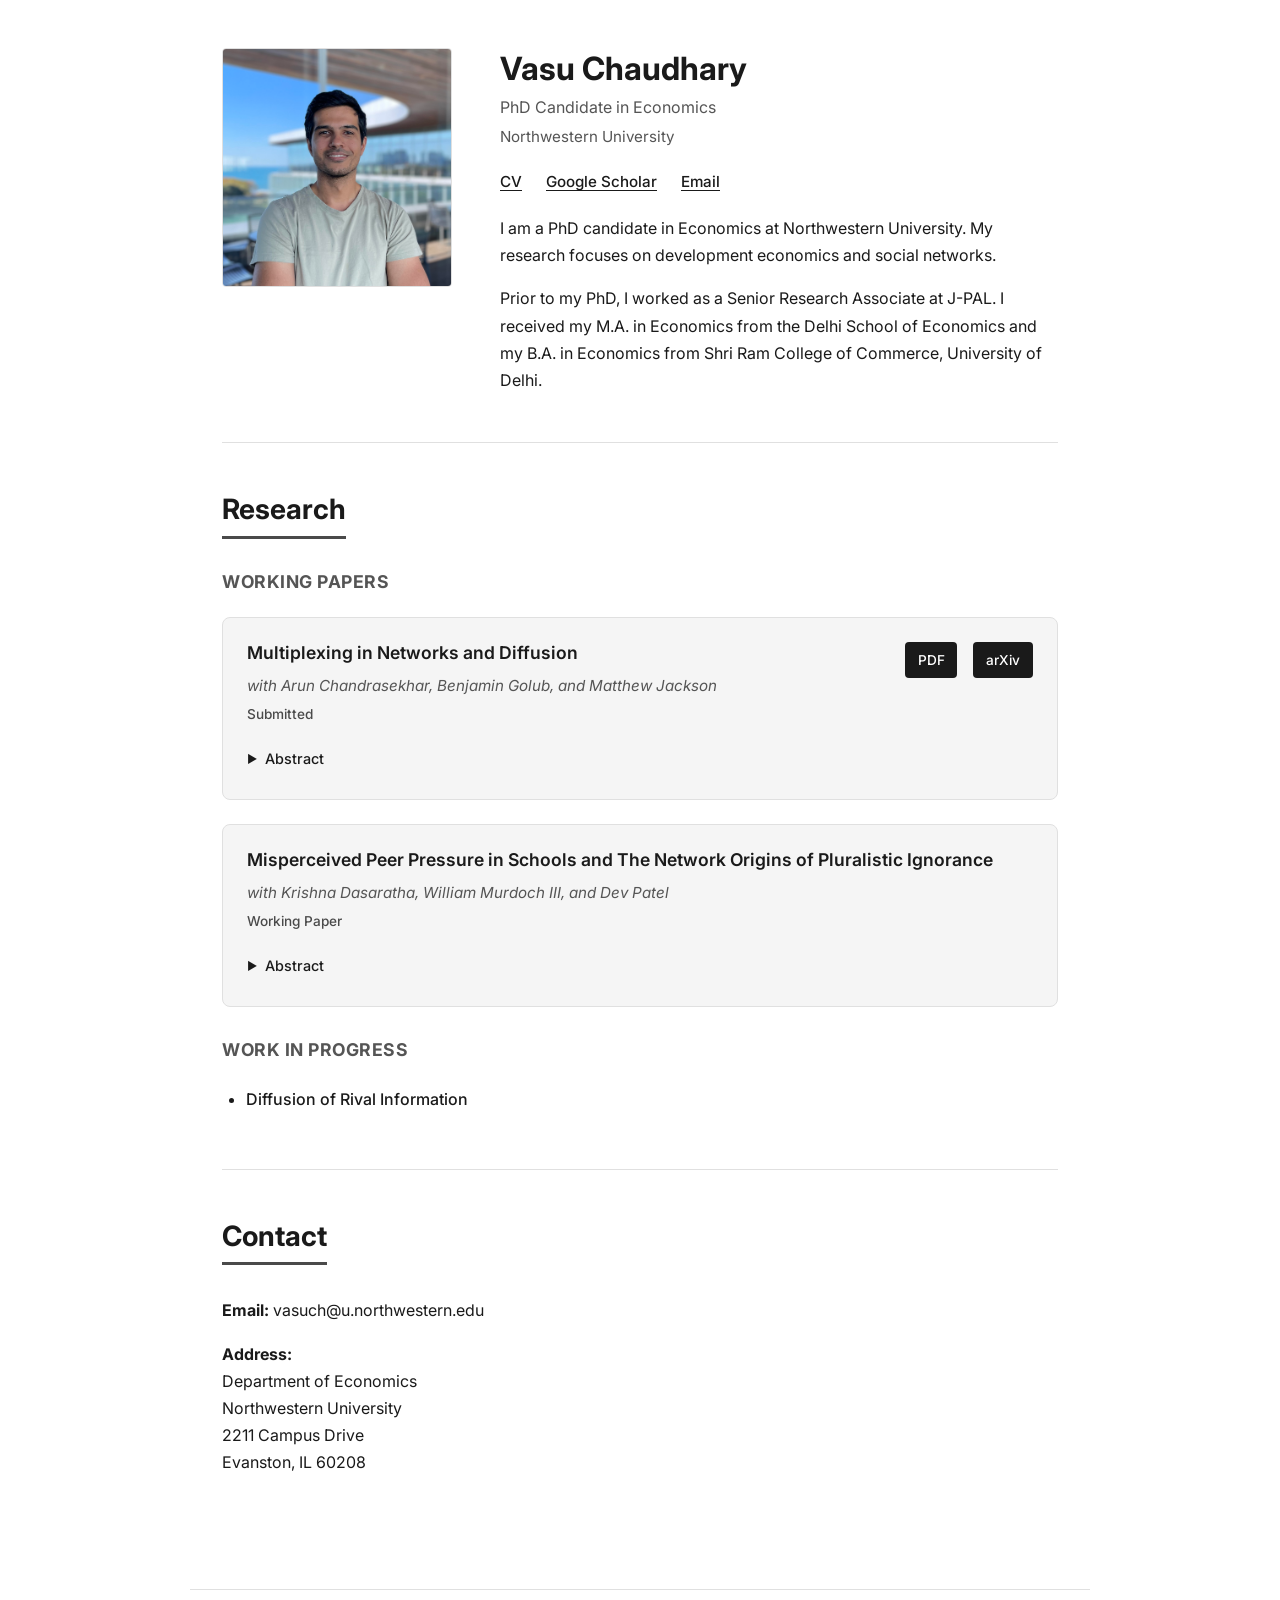
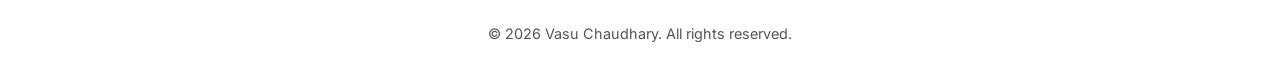
==== index.html @ 1f07d238 "Redesign layout: remove sidebar, add profile hero with larger photo Replace fixed sidebar + mobile h" ====
<!DOCTYPE html>
<html lang="en">
<head>
    <meta charset="UTF-8">
    <meta name="viewport" content="width=device-width, initial-scale=1.0">
    <title>Vasu Chaudhary | Economics PhD Candidate</title>
    <meta name="description" content="Academic website of Vasu Chaudhary, PhD Candidate in Economics at Northwestern University">
    <link rel="preconnect" href="https://fonts.googleapis.com">
    <link rel="preconnect" href="https://fonts.gstatic.com" crossorigin>
    <link href="https://fonts.googleapis.com/css2?family=Inter:wght@400;500;600;700&display=swap" rel="stylesheet">
    <link rel="stylesheet" href="css/style.css">
</head>
<body>
    <div class="page-wrapper">

        <!-- Profile Header -->
        <header class="profile-hero" id="about">
            <img src="images/headshot.jpg" alt="Vasu Chaudhary" class="headshot">
            <div class="profile-info">
                <h1>Vasu Chaudhary</h1>
                <p class="title">PhD Candidate in Economics</p>
                <p class="institution">Northwestern University</p>
                <nav class="profile-links">
                    <a href="files/cv.pdf" target="_blank">CV</a>
                    <a href="https://scholar.google.com/citations?user=9gy9xK8AAAAJ&hl=en&oi=sra" target="_blank">Google Scholar</a>
                    <a href="mailto:vasuch@u.northwestern.edu">Email</a>
                </nav>
                <div class="bio">
                    <p>I am a PhD candidate in Economics at Northwestern University. My research focuses on
                    development economics and social networks.</p>
                    <p>Prior to my PhD, I worked as a Senior Research Associate at J-PAL. I received my M.A. in Economics from the Delhi School of Economics and my B.A. in Economics from Shri Ram College of Commerce, University of Delhi.</p>
                </div>
            </div>
        </header>

        <main class="main">

            <!-- Research Section -->
            <section id="research" class="section">
                <h2>Research</h2>

                <div class="research-category">
                    <h3>Working Papers</h3>

                    <div class="paper">
                        <div class="paper-header">
                            <div class="paper-info">
                                <h4 class="paper-title">Multiplexing in Networks and Diffusion</h4>
                                <p class="paper-authors">with Arun Chandrasekhar, Benjamin Golub, and Matthew Jackson</p>
                                <p class="paper-status">Submitted</p>
                            </div>
                            <div class="paper-links">
                                <a href="files/2412.11957v2.pdf" class="paper-link" target="_blank">PDF</a>
                                <a href="https://arxiv.org/abs/2412.11957" class="paper-link" target="_blank">arXiv</a>
                            </div>
                        </div>
                        <button class="abstract-toggle" aria-expanded="false">
                            <span class="toggle-icon">&#9654;</span> Abstract
                        </button>
                        <div class="abstract-content">
                            <p>
                                Social and economic networks are often multiplexed, meaning that people are connected by different types of relationships—such as borrowing goods and giving advice. We make two contributions to the study of multiplexing and the understanding of simple versus complex contagion. On the theoretical side, we introduce a model and theoretical results about diffusion in multiplex networks. We show that multiplexing impedes the spread of simple contagions, such as diseases or basic information that only require one interaction to transmit an infection. We show, however that multiplexing enhances the spread of a complex contagion when infection rates are low, but then impedes complex contagion if infection rates become high. On the empirical side, we document empirical multiplexing patterns in Indian village data. We show that relationships such as socializing, advising, helping, and lending are correlated but distinct, while commonly used proxies for networks based on ethnicity and geography are nearly uncorrelated with actual relationships. We also show that these layers and their overlap affect information diffusion in a field experiment. The advice network is the best predictor of diffusion, but combining layers improves predictions further. Villages with greater overlap between layers—more multiplexing—experience less overall diffusion. Finally, we identify differences in multiplexing by gender and connectedness. These have implications for inequality in diffusion-mediated outcomes such as access to information and adherence to norms.
                            </p>
                        </div>
                    </div>

                    <div class="paper">
                        <div class="paper-header">
                            <div class="paper-info">
                                <h4 class="paper-title">Misperceived Peer Pressure in Schools and The Network Origins of Pluralistic Ignorance</h4>
                                <p class="paper-authors">with Krishna Dasaratha, William Murdoch III, and Dev Patel</p>
                                <p class="paper-status">Working Paper</p>
                            </div>
                        </div>
                        <button class="abstract-toggle" aria-expanded="false">
                            <span class="toggle-icon">&#9654;</span> Abstract
                        </button>
                        <div class="abstract-content">
                            <p>Draft coming soon.</p>
                        </div>
                    </div>
                </div>

                <div class="research-category">
                    <h3>Work in Progress</h3>
                    <ul class="wip-list">
                        <li>Diffusion of Rival Information</li>
                    </ul>
                </div>
            </section>

            <!-- Contact Section -->
            <section id="contact" class="section">
                <h2>Contact</h2>
                <div class="contact-info">
                    <p><strong>Email:</strong> <a href="mailto:vasuch@u.northwestern.edu">vasuch@u.northwestern.edu</a></p>
                    <p><strong>Address:</strong><br>
                        Department of Economics<br>
                        Northwestern University<br>
                        2211 Campus Drive<br>
                        Evanston, IL 60208
                    </p>
                </div>
            </section>

        </main>
    </div>

    <footer class="footer">
        <p>&copy; 2026 Vasu Chaudhary. All rights reserved.</p>
    </footer>

    <script src="js/main.js"></script>
</body>
</html>
---- css/style.css ----
/* CSS Variables */
:root {
    --color-primary: #1a1a1a;
    --color-primary-light: #333333;
    --color-accent: #4a4a4a;
    --color-text: #1a1a1a;
    --color-text-light: #555555;
    --color-background: #ffffff;
    --color-background-alt: #f5f5f5;
    --color-border: #e0e0e0;
    --font-family: 'Inter', -apple-system, BlinkMacSystemFont, 'Segoe UI', Roboto, sans-serif;
    --max-width: 900px;
    --spacing-xs: 0.5rem;
    --spacing-sm: 1rem;
    --spacing-md: 1.5rem;
    --spacing-lg: 2rem;
    --spacing-xl: 3rem;
    --transition-speed: 0.3s;
}

/* Reset & Base Styles */
*,
*::before,
*::after {
    box-sizing: border-box;
    margin: 0;
    padding: 0;
}

html {
    scroll-behavior: smooth;
}

body {
    font-family: var(--font-family);
    font-size: 16px;
    line-height: 1.7;
    color: var(--color-text);
    background-color: var(--color-background);
}

a {
    color: var(--color-primary);
    text-decoration: none;
    transition: color var(--transition-speed);
}

a:hover {
    color: var(--color-accent);
}

h1, h2, h3, h4 {
    line-height: 1.3;
    color: var(--color-primary);
}

/* Page Layout */
.page-wrapper {
    max-width: var(--max-width);
    margin: 0 auto;
    padding: var(--spacing-xl) var(--spacing-lg);
}

/* Profile Hero */
.profile-hero {
    display: flex;
    gap: var(--spacing-xl);
    align-items: flex-start;
    margin-bottom: var(--spacing-xl);
    padding-bottom: var(--spacing-xl);
    border-bottom: 1px solid var(--color-border);
}

.headshot {
    width: 230px;
    flex-shrink: 0;
    object-fit: cover;
    border-radius: 4px;
    border: 1px solid var(--color-border);
    display: block;
}

.profile-info h1 {
    font-size: 2rem;
    font-weight: 700;
    margin-bottom: 0.3rem;
}

.profile-info .title {
    font-size: 1rem;
    color: var(--color-text-light);
    margin-bottom: 0.15rem;
}

.profile-info .institution {
    font-size: 0.95rem;
    color: var(--color-text-light);
    margin-bottom: var(--spacing-md);
}

.profile-links {
    display: flex;
    gap: var(--spacing-md);
    margin-bottom: var(--spacing-md);
    flex-wrap: wrap;
    align-items: center;
}

.profile-links a {
    font-size: 0.95rem;
    font-weight: 500;
    color: var(--color-primary);
    border-bottom: 1px solid var(--color-primary);
    padding-bottom: 1px;
    line-height: 1;
}

.profile-links a:hover {
    color: var(--color-accent);
    border-bottom-color: var(--color-accent);
}

.bio p {
    line-height: 1.7;
    margin-bottom: var(--spacing-sm);
}

.bio p:last-child {
    margin-bottom: 0;
}

/* Sections */
.section {
    margin-bottom: var(--spacing-xl);
    padding-bottom: var(--spacing-xl);
    border-bottom: 1px solid var(--color-border);
}

.section:last-child {
    border-bottom: none;
    margin-bottom: 0;
}

.section h2 {
    font-size: 1.75rem;
    margin-bottom: var(--spacing-lg);
    padding-bottom: var(--spacing-xs);
    border-bottom: 3px solid var(--color-accent);
    display: inline-block;
}

/* Research Section */
.research-category {
    margin-bottom: var(--spacing-lg);
}

.research-category:last-child {
    margin-bottom: 0;
}

.research-category h3 {
    font-size: 1.1rem;
    color: var(--color-text-light);
    margin-bottom: var(--spacing-md);
    text-transform: uppercase;
    letter-spacing: 0.5px;
}

.paper {
    background-color: var(--color-background-alt);
    border: 1px solid var(--color-border);
    border-radius: 8px;
    padding: var(--spacing-md);
    margin-bottom: var(--spacing-md);
}

.paper:last-child {
    margin-bottom: 0;
}

.paper-header {
    display: flex;
    justify-content: space-between;
    align-items: flex-start;
    gap: var(--spacing-md);
    flex-wrap: wrap;
}

.paper-info {
    flex: 1;
    min-width: 200px;
}

.paper-title {
    font-size: 1.1rem;
    font-weight: 600;
    color: var(--color-text);
    margin-bottom: var(--spacing-xs);
}

.paper-authors {
    font-size: 0.95rem;
    color: var(--color-text-light);
    font-style: italic;
    margin-bottom: 0.25rem;
}

.paper-status {
    font-size: 0.85rem;
    color: var(--color-accent);
    font-weight: 500;
}

.paper-links {
    display: flex;
    gap: var(--spacing-sm);
    flex-shrink: 0;
}

.paper-link {
    display: inline-block;
    padding: 0.4rem 0.8rem;
    background-color: var(--color-primary);
    color: white;
    border-radius: 4px;
    font-size: 0.85rem;
    font-weight: 500;
    transition: background-color var(--transition-speed);
}

.paper-link:hover {
    background-color: var(--color-primary-light);
    color: white;
}

.abstract-toggle {
    background: none;
    border: none;
    color: var(--color-primary);
    cursor: pointer;
    font-size: 0.9rem;
    font-weight: 500;
    padding: var(--spacing-xs) 0;
    margin-top: var(--spacing-sm);
    display: flex;
    align-items: center;
    gap: 0.5rem;
    font-family: var(--font-family);
}

.abstract-toggle:hover {
    color: var(--color-accent);
}

.toggle-icon {
    font-size: 0.7rem;
    transition: transform var(--transition-speed);
    display: inline-block;
}

.abstract-toggle[aria-expanded="true"] .toggle-icon {
    transform: rotate(90deg);
}

.abstract-content {
    max-height: 0;
    overflow: hidden;
    transition: max-height var(--transition-speed) ease-out,
                padding var(--transition-speed) ease-out;
}

.abstract-content.expanded {
    max-height: 500px;
    padding-top: var(--spacing-sm);
}

.abstract-content p {
    color: var(--color-text-light);
    font-size: 0.95rem;
    line-height: 1.6;
}

/* Work in Progress List */
.wip-list {
    list-style: disc;
    margin-left: 1.5rem;
    margin-top: var(--spacing-sm);
}

.wip-list li {
    font-weight: 500;
    margin-bottom: var(--spacing-xs);
    color: var(--color-text);
}

/* Contact Section */
.contact-info p {
    margin-bottom: var(--spacing-sm);
}

.contact-info a {
    color: var(--color-primary);
}

/* Footer */
.footer {
    text-align: center;
    padding: var(--spacing-lg);
    border-top: 1px solid var(--color-border);
    color: var(--color-text-light);
    font-size: 0.9rem;
    max-width: var(--max-width);
    margin: 0 auto;
}

/* Responsive Design */
@media (max-width: 680px) {
    .profile-hero {
        flex-direction: column;
        align-items: center;
        text-align: center;
        gap: var(--spacing-lg);
    }

    .headshot {
        width: 180px;
    }

    .profile-links {
        justify-content: center;
    }

    .paper-header {
        flex-direction: column;
    }

    .paper-links {
        width: 100%;
    }
}

@media (max-width: 480px) {
    body {
        font-size: 15px;
    }

    .page-wrapper {
        padding: var(--spacing-lg) var(--spacing-sm);
    }

    .section h2 {
        font-size: 1.5rem;
    }

    .profile-info h1 {
        font-size: 1.6rem;
    }
}
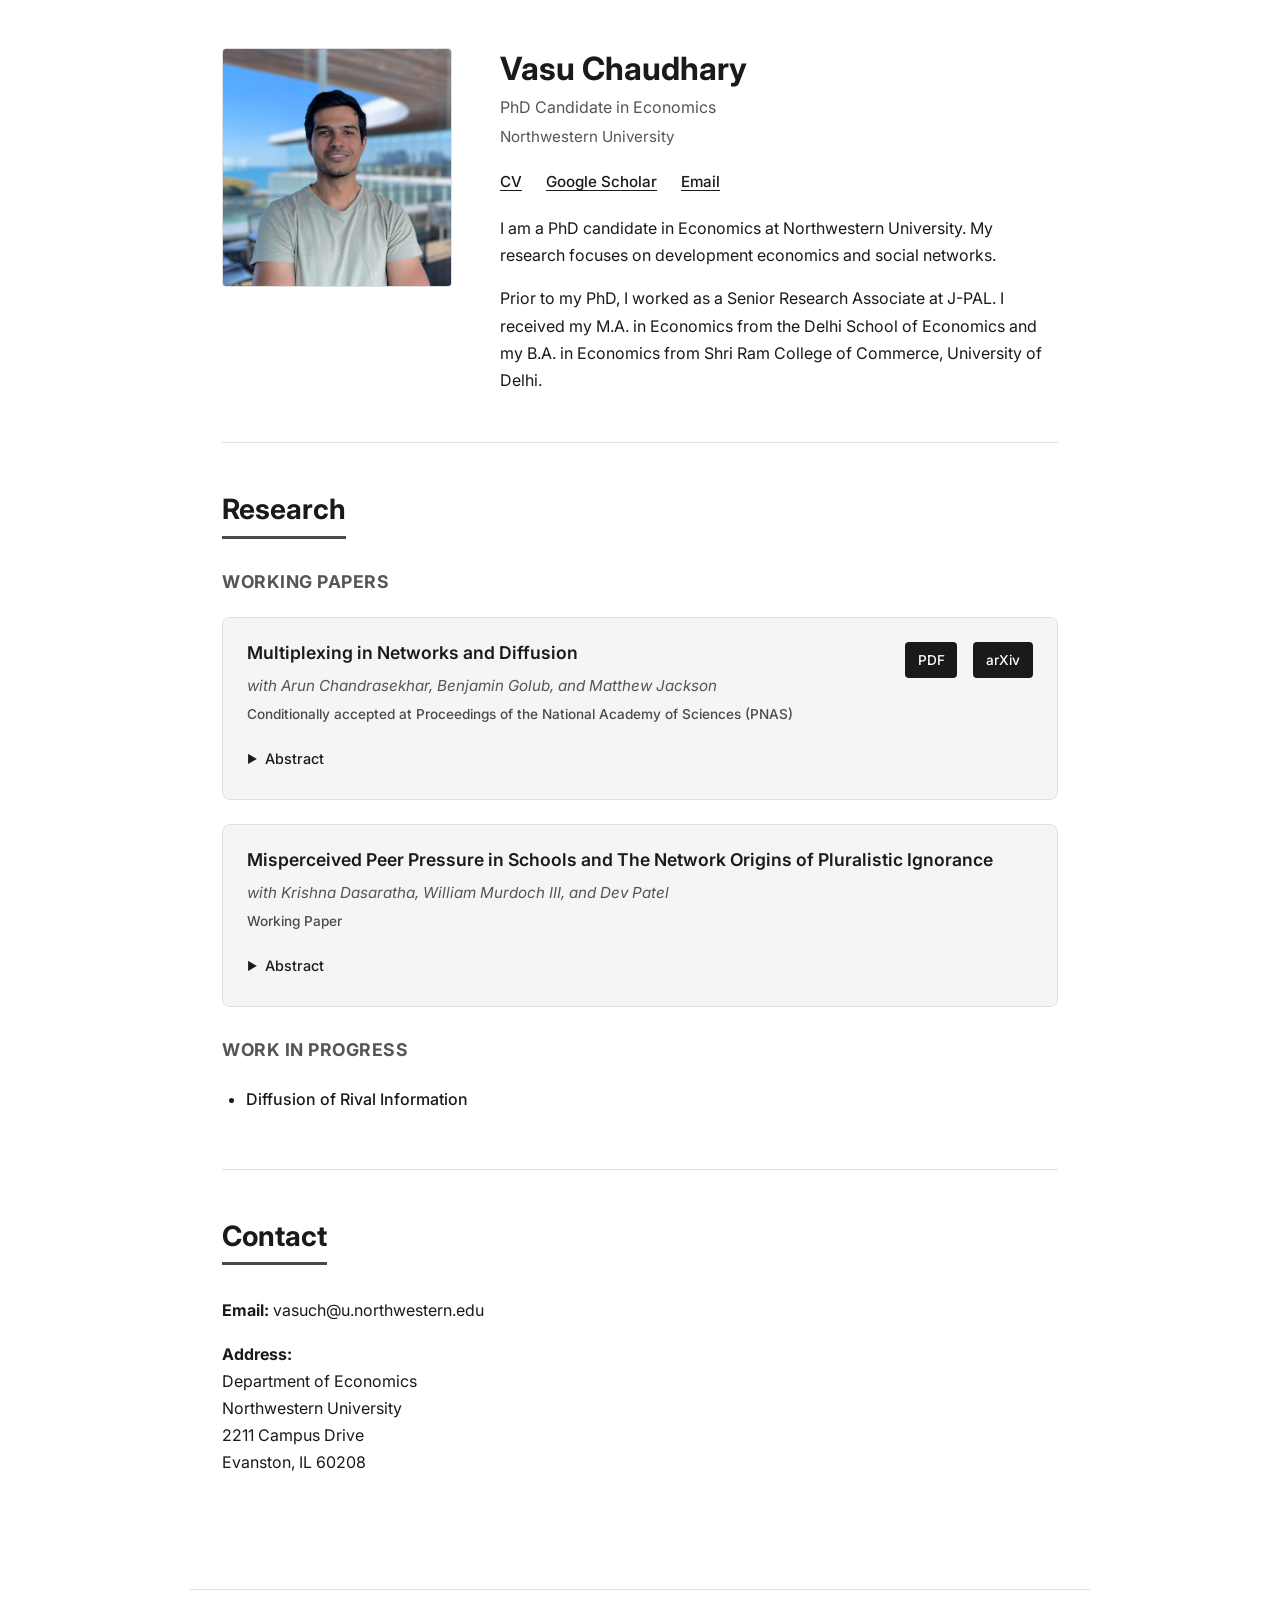
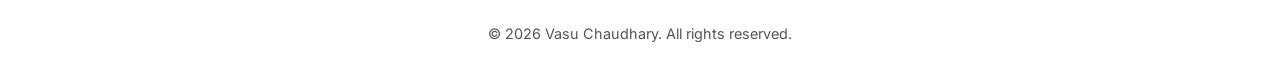
==== commit 32cdfa90: "Update PNAS status for multiplexing paper" ====
--- a/index.html
+++ b/index.html
@@ -47,7 +47,7 @@
                             <div class="paper-info">
                                 <h4 class="paper-title">Multiplexing in Networks and Diffusion</h4>
                                 <p class="paper-authors">with Arun Chandrasekhar, Benjamin Golub, and Matthew Jackson</p>
-                                <p class="paper-status">Submitted</p>
+                                <p class="paper-status">Conditionally accepted at Proceedings of the National Academy of Sciences (PNAS)</p>
                             </div>
                             <div class="paper-links">
                                 <a href="files/2412.11957v2.pdf" class="paper-link" target="_blank">PDF</a>
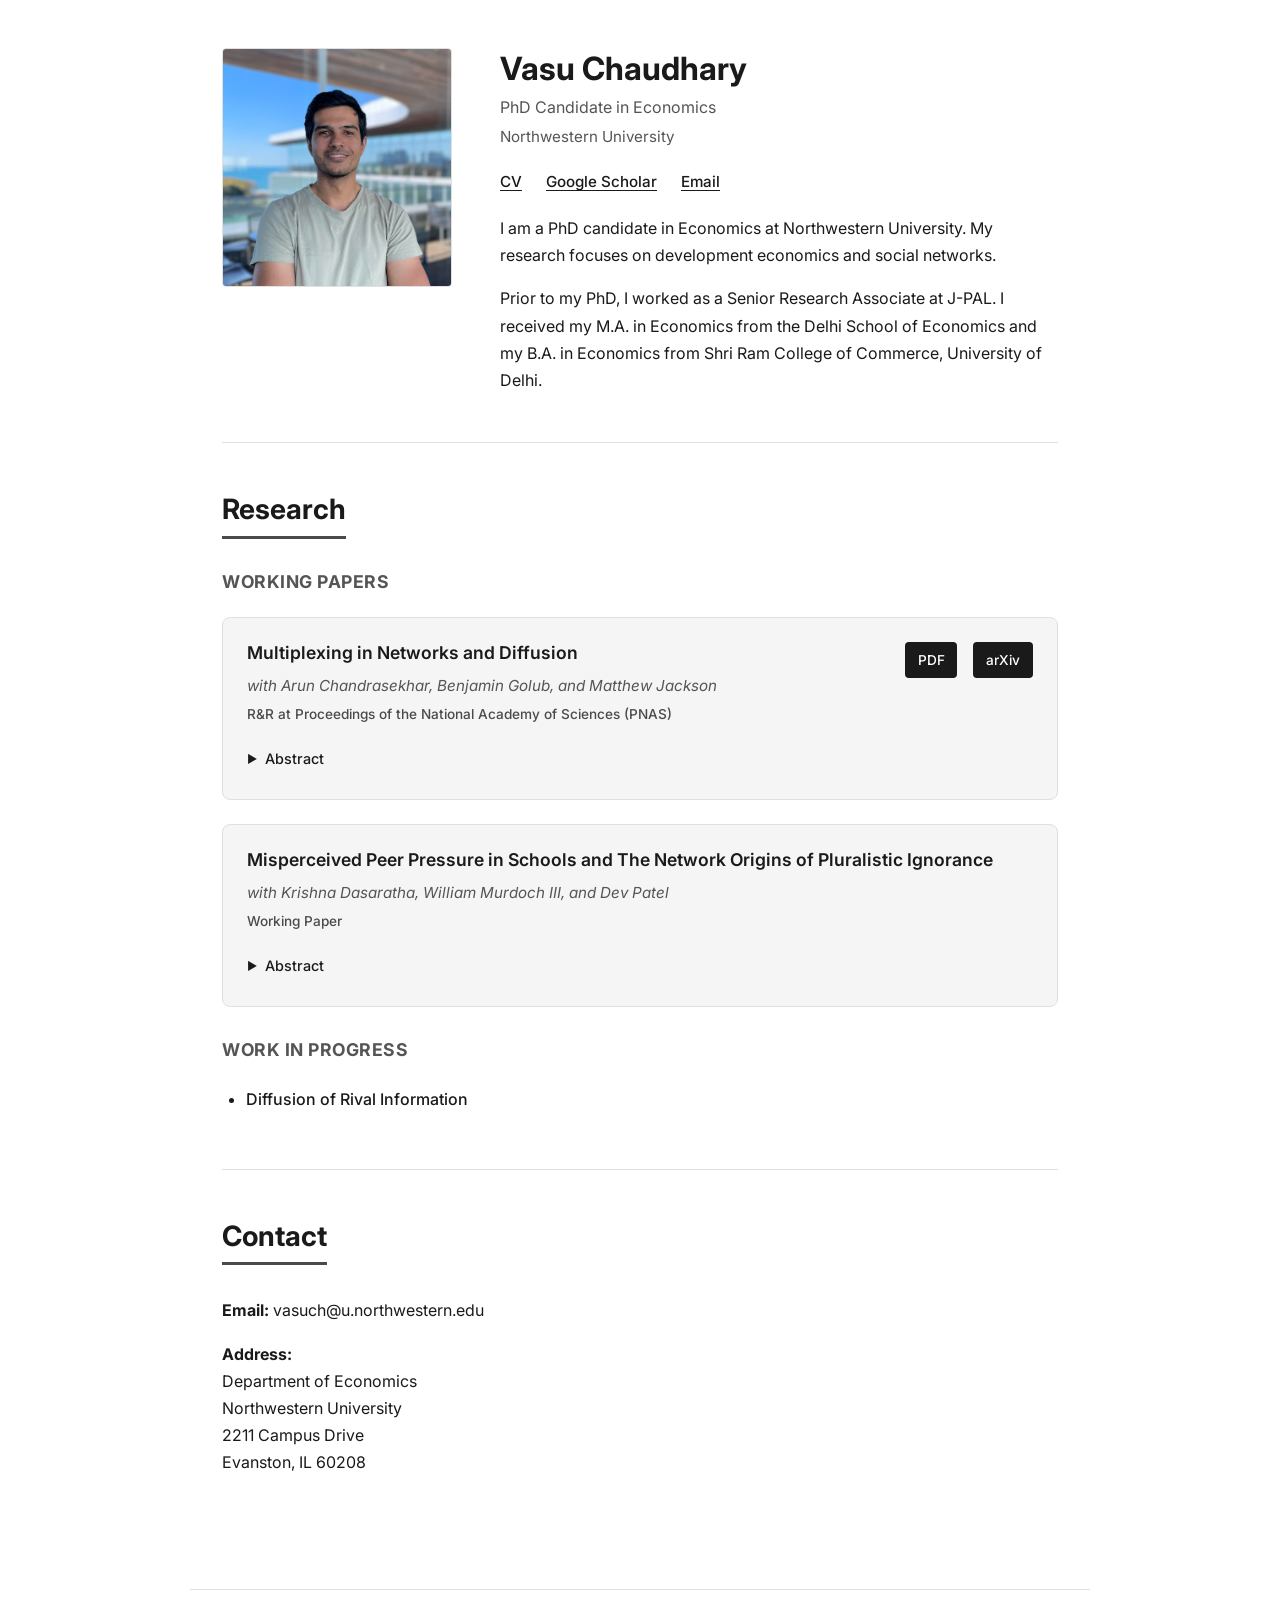
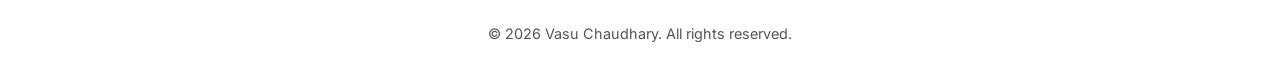
==== commit ba74cb22: "Update PNAS paper status" ====
--- a/index.html
+++ b/index.html
@@ -5,6 +5,15 @@
     <meta name="viewport" content="width=device-width, initial-scale=1.0">
     <title>Vasu Chaudhary | Economics PhD Candidate</title>
     <meta name="description" content="Academic website of Vasu Chaudhary, PhD Candidate in Economics at Northwestern University">
+    <!-- Google tag (gtag.js) -->
+    <script async src="https://www.googletagmanager.com/gtag/js?id=G-4FQFNJJ38L"></script>
+    <script>
+        window.dataLayer = window.dataLayer || [];
+        function gtag(){dataLayer.push(arguments);}
+        gtag('js', new Date());
+
+        gtag('config', 'G-4FQFNJJ38L');
+    </script>
     <link rel="preconnect" href="https://fonts.googleapis.com">
     <link rel="preconnect" href="https://fonts.gstatic.com" crossorigin>
     <link href="https://fonts.googleapis.com/css2?family=Inter:wght@400;500;600;700&display=swap" rel="stylesheet">
@@ -47,7 +56,7 @@
                             <div class="paper-info">
                                 <h4 class="paper-title">Multiplexing in Networks and Diffusion</h4>
                                 <p class="paper-authors">with Arun Chandrasekhar, Benjamin Golub, and Matthew Jackson</p>
-                                <p class="paper-status">Conditionally accepted at Proceedings of the National Academy of Sciences (PNAS)</p>
+                                <p class="paper-status">R&amp;R at Proceedings of the National Academy of Sciences (PNAS)</p>
                             </div>
                             <div class="paper-links">
                                 <a href="files/2412.11957v2.pdf" class="paper-link" target="_blank">PDF</a>
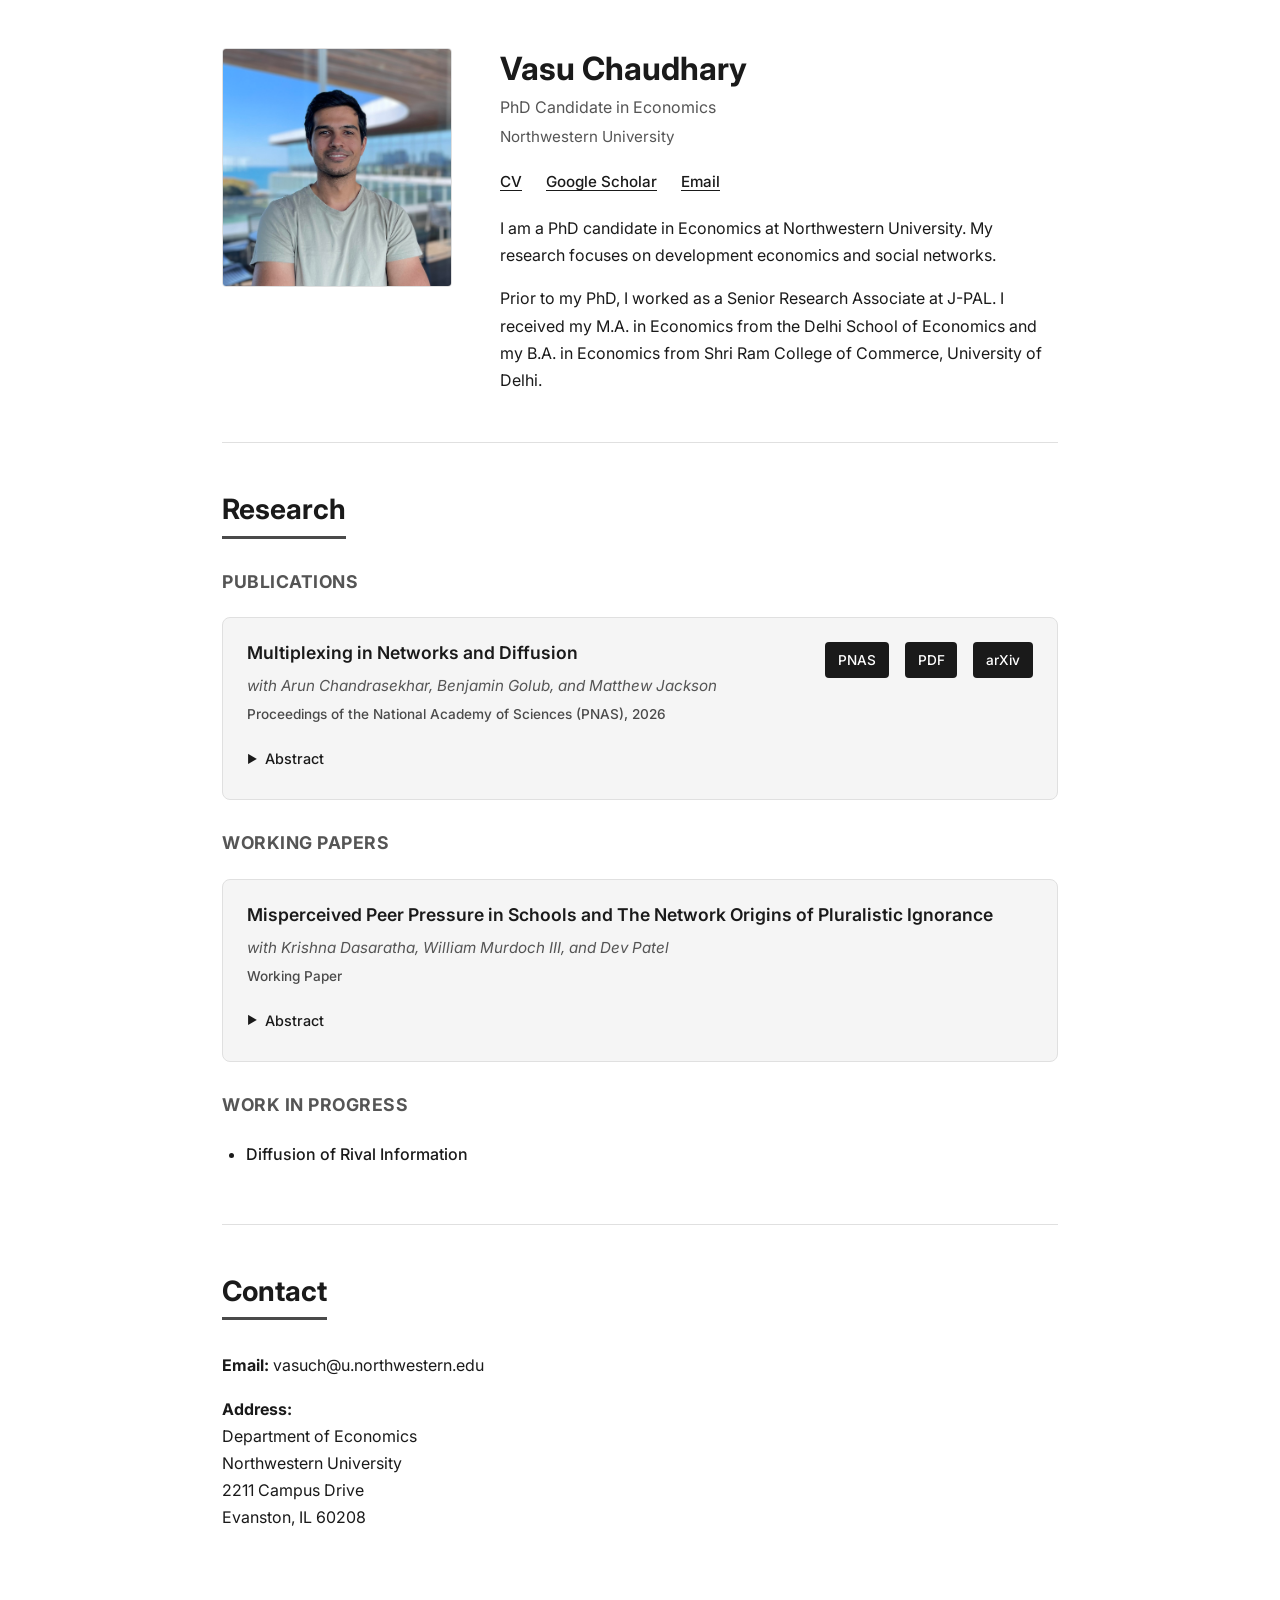
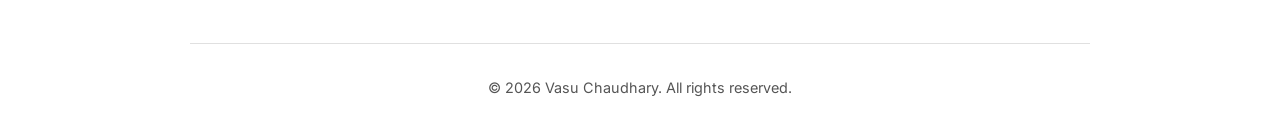
==== commit c2595008: "Update PNAS publication status" ====
--- a/index.html
+++ b/index.html
@@ -49,16 +49,17 @@
                 <h2>Research</h2>
 
                 <div class="research-category">
-                    <h3>Working Papers</h3>
+                    <h3>Publications</h3>
 
                     <div class="paper">
                         <div class="paper-header">
                             <div class="paper-info">
                                 <h4 class="paper-title">Multiplexing in Networks and Diffusion</h4>
                                 <p class="paper-authors">with Arun Chandrasekhar, Benjamin Golub, and Matthew Jackson</p>
-                                <p class="paper-status">R&amp;R at Proceedings of the National Academy of Sciences (PNAS)</p>
+                                <p class="paper-status">Proceedings of the National Academy of Sciences (PNAS), 2026</p>
                             </div>
                             <div class="paper-links">
+                                <a href="https://www.pnas.org/doi/10.1073/pnas.2534923123" class="paper-link" target="_blank">PNAS</a>
                                 <a href="files/2412.11957v2.pdf" class="paper-link" target="_blank">PDF</a>
                                 <a href="https://arxiv.org/abs/2412.11957" class="paper-link" target="_blank">arXiv</a>
                             </div>
@@ -72,6 +73,10 @@
                             </p>
                         </div>
                     </div>
+                </div>
+
+                <div class="research-category">
+                    <h3>Working Papers</h3>
 
                     <div class="paper">
                         <div class="paper-header">
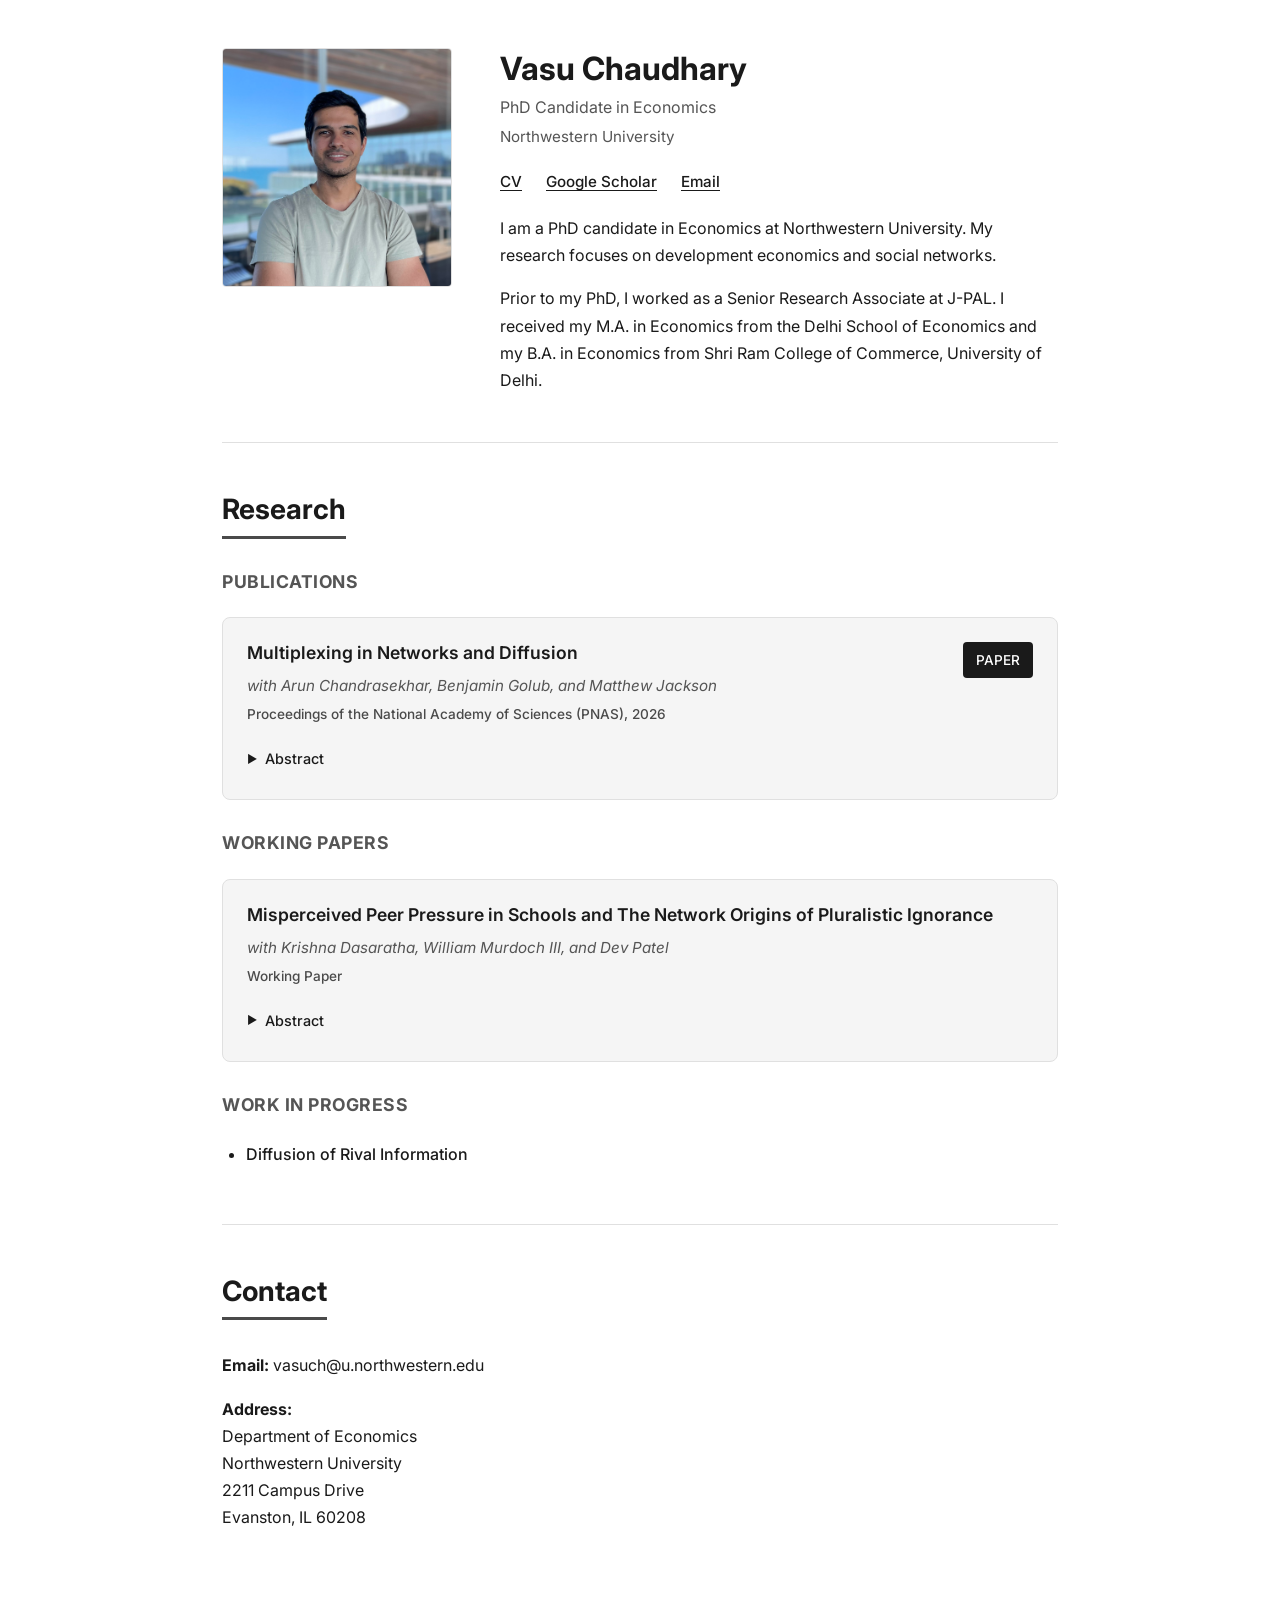
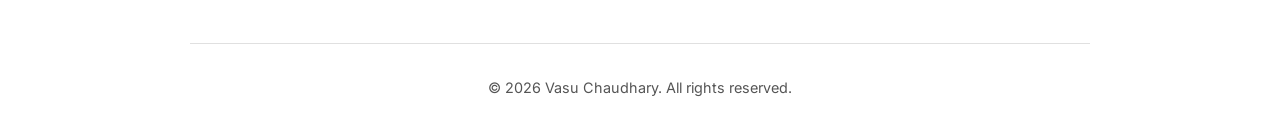
==== commit cc7a932b: "Simplify PNAS paper link" ====
--- a/index.html
+++ b/index.html
@@ -59,9 +59,7 @@
                                 <p class="paper-status">Proceedings of the National Academy of Sciences (PNAS), 2026</p>
                             </div>
                             <div class="paper-links">
-                                <a href="https://www.pnas.org/doi/10.1073/pnas.2534923123" class="paper-link" target="_blank">PNAS</a>
-                                <a href="files/2412.11957v2.pdf" class="paper-link" target="_blank">PDF</a>
-                                <a href="https://arxiv.org/abs/2412.11957" class="paper-link" target="_blank">arXiv</a>
+                                <a href="https://www.pnas.org/doi/10.1073/pnas.2534923123" class="paper-link" target="_blank">PAPER</a>
                             </div>
                         </div>
                         <button class="abstract-toggle" aria-expanded="false">
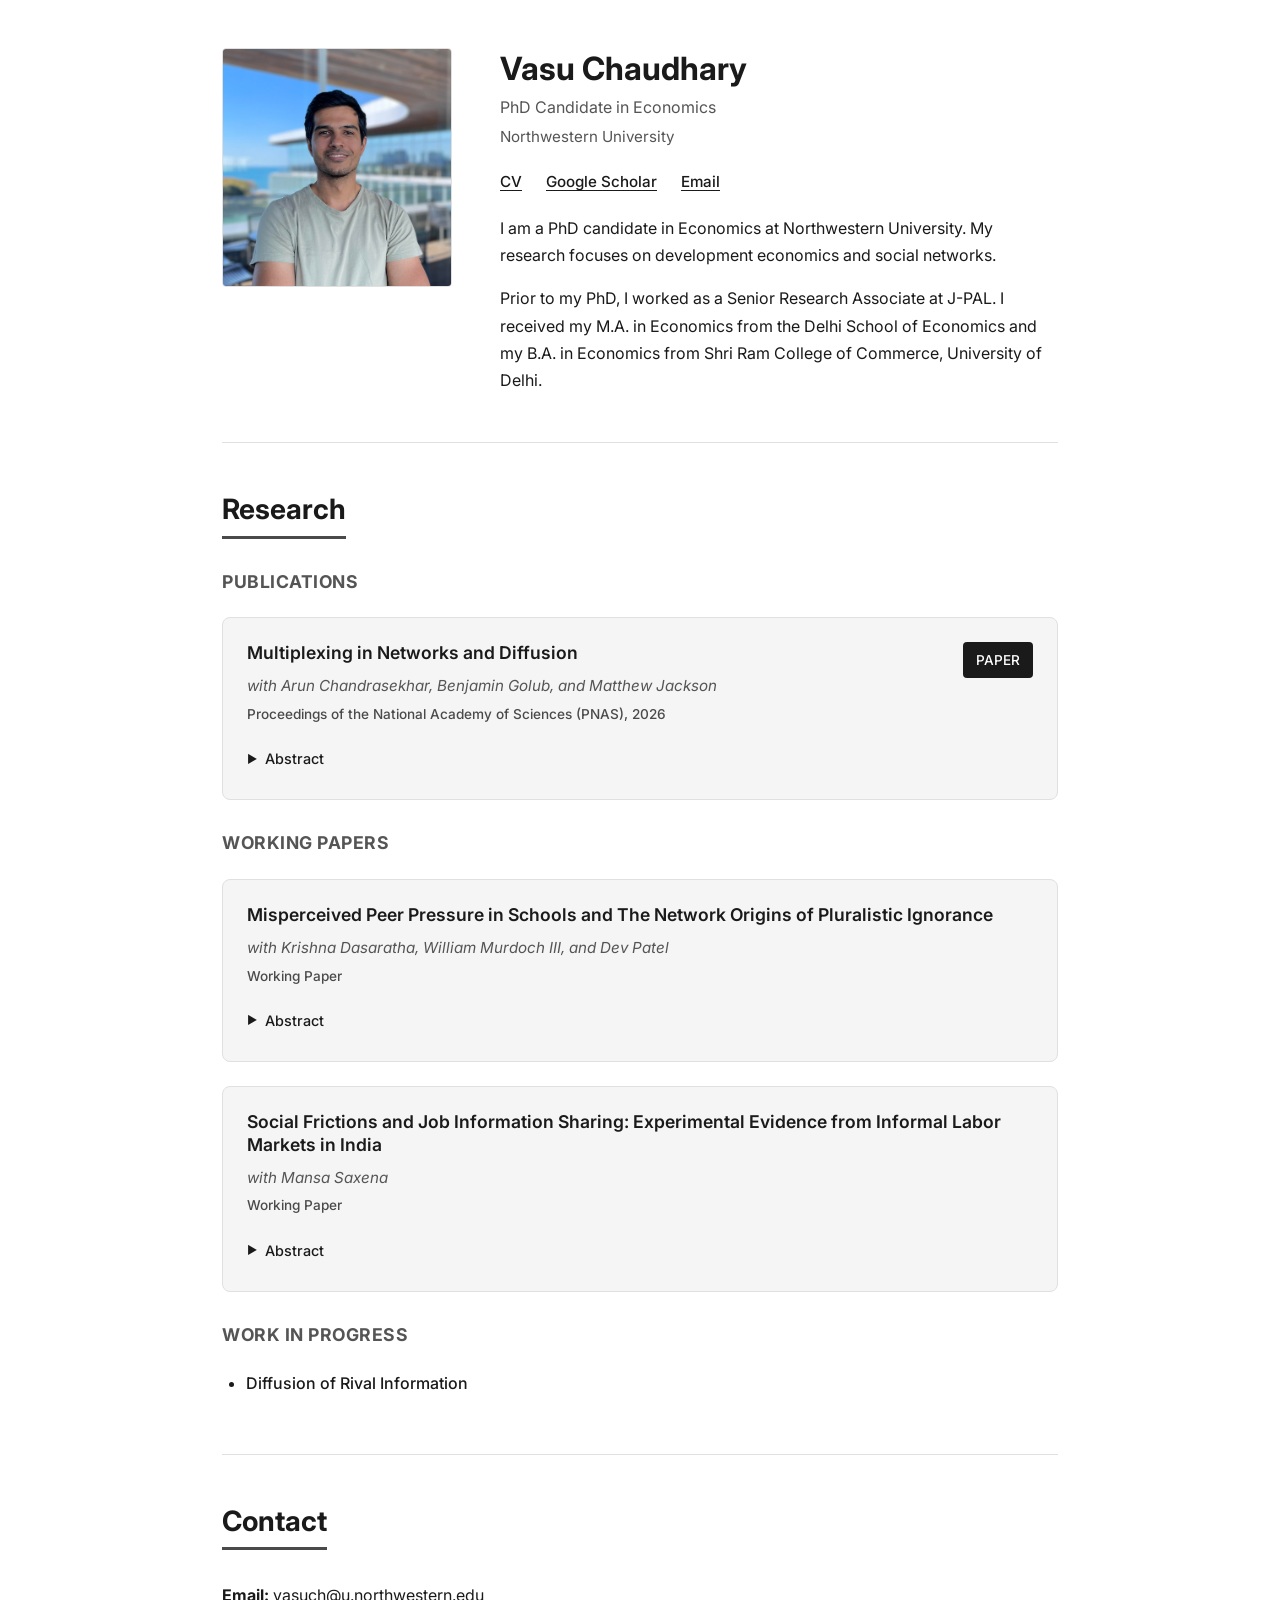
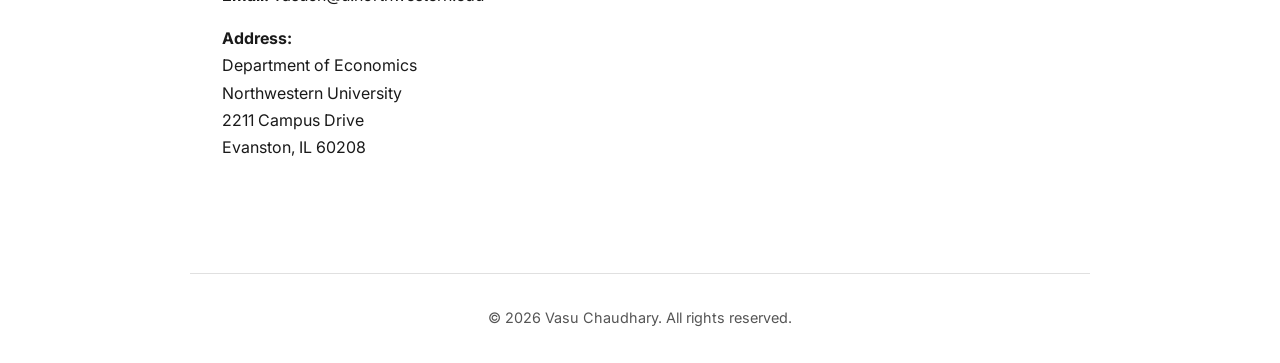
==== commit 32930a7d: "Add social frictions paper to working papers" ====
--- a/index.html
+++ b/index.html
@@ -91,6 +91,22 @@
                             <p>Draft coming soon.</p>
                         </div>
                     </div>
+
+                    <div class="paper">
+                        <div class="paper-header">
+                            <div class="paper-info">
+                                <h4 class="paper-title">Social Frictions and Job Information Sharing: Experimental Evidence from Informal Labor Markets in India</h4>
+                                <p class="paper-authors">with Mansa Saxena</p>
+                                <p class="paper-status">Working Paper</p>
+                            </div>
+                        </div>
+                        <button class="abstract-toggle" aria-expanded="false">
+                            <span class="toggle-icon">&#9654;</span> Abstract
+                        </button>
+                        <div class="abstract-content">
+                            <p>Draft coming soon.</p>
+                        </div>
+                    </div>
                 </div>
 
                 <div class="research-category">
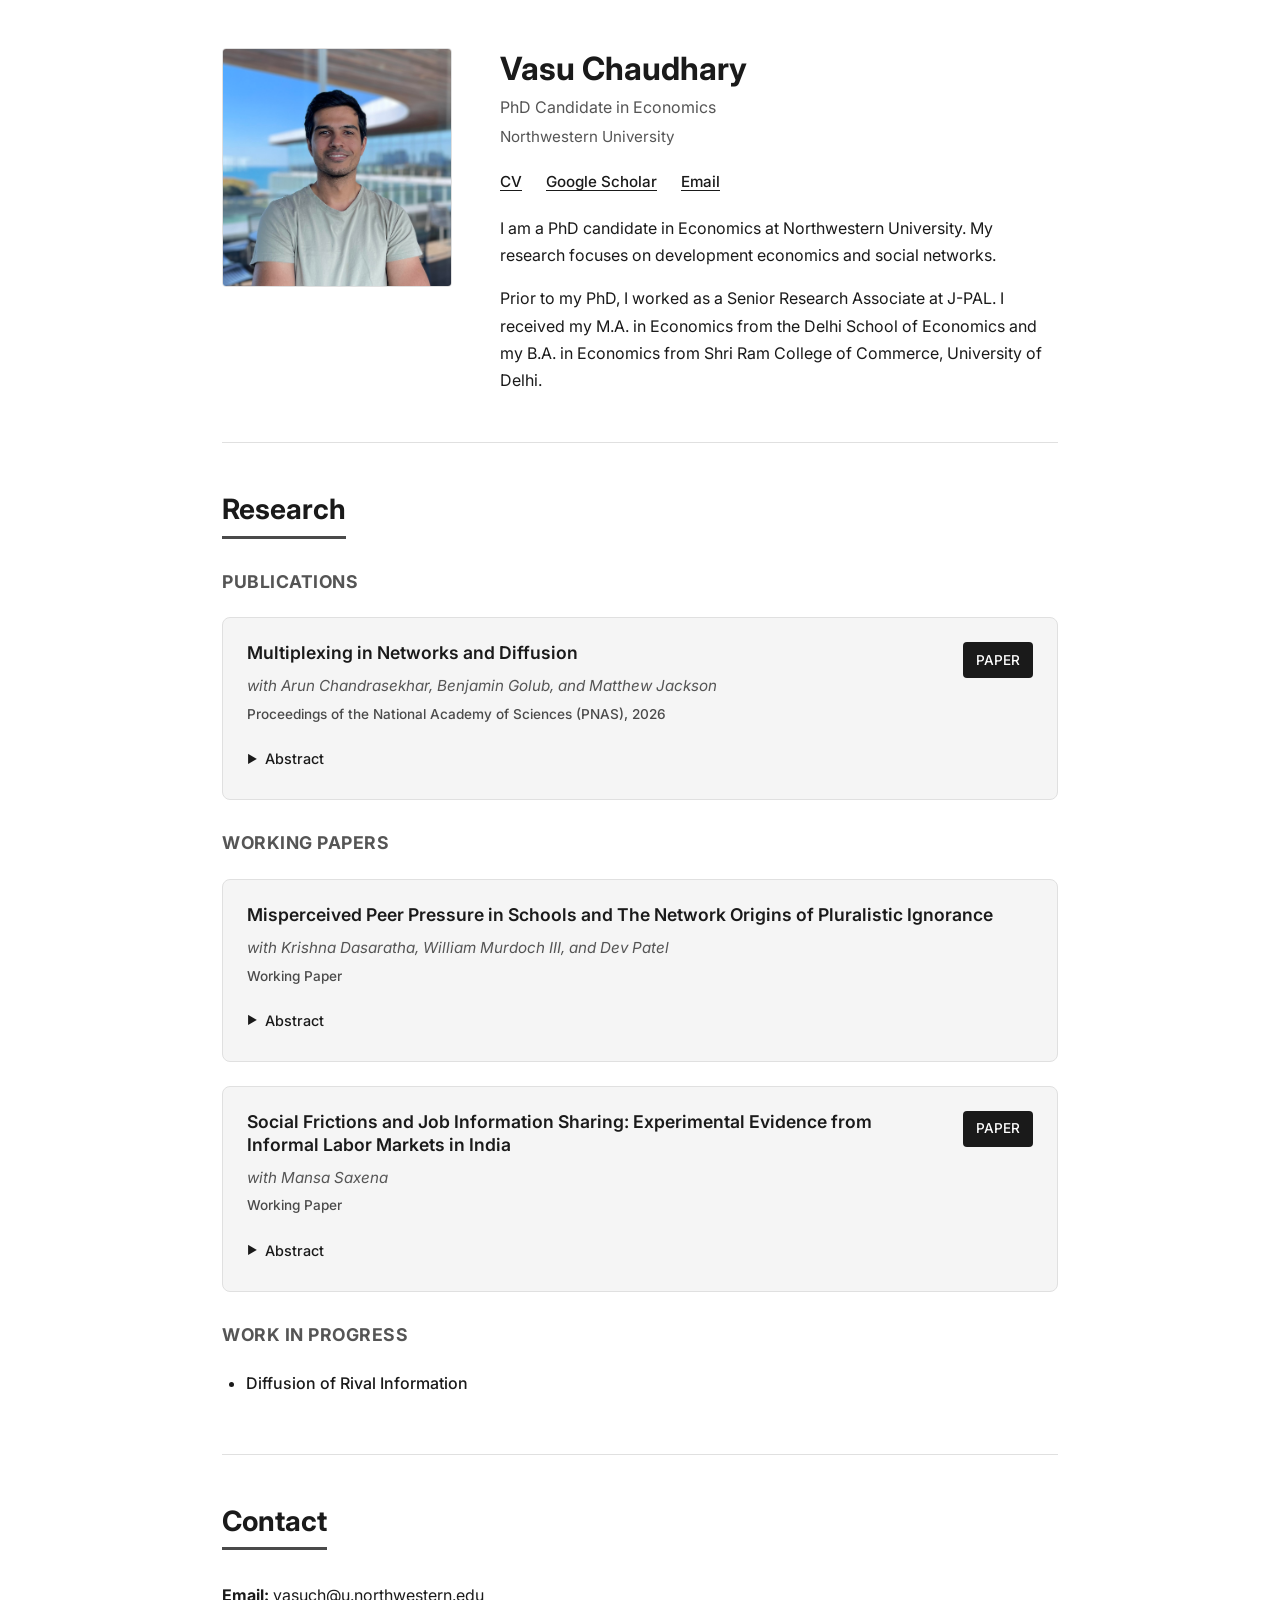
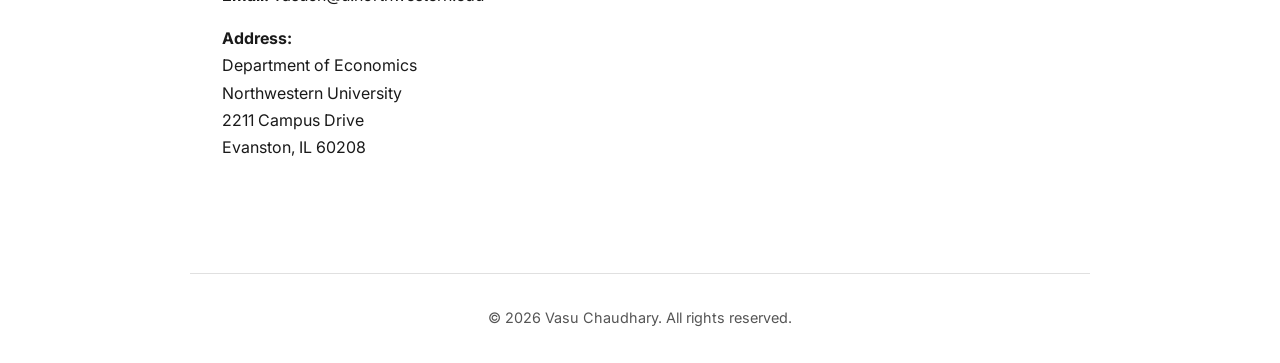
==== commit 0b22de47: "Add social frictions paper abstract and PDF link" ====
--- a/index.html
+++ b/index.html
@@ -99,12 +99,15 @@
                                 <p class="paper-authors">with Mansa Saxena</p>
                                 <p class="paper-status">Working Paper</p>
                             </div>
+                            <div class="paper-links">
+                                <a href="https://www.dropbox.com/scl/fi/73ysekn0qsq6nr1jsxhm9/MansaSaxena_JMP.pdf?raw=1&amp;rlkey=a8pwhk3bz5fs4y36hlvtw63dv&amp;st=z2gty2nb" class="paper-link" target="_blank">PAPER</a>
+                            </div>
                         </div>
                         <button class="abstract-toggle" aria-expanded="false">
                             <span class="toggle-icon">&#9654;</span> Abstract
                         </button>
                         <div class="abstract-content">
-                            <p>Draft coming soon.</p>
+                            <p>Social networks help workers find jobs, but fear of being blamed when a shared job turns out badly may discourage information sharing. We study whether these relational consequences discourage job-information sharing in informal labor markets in India. In a field experiment with 620 daily-wage workers at 32 labor stands in Delhi, we offer workers a one-day paid job organized by our research team and ask them to nominate another worker to hear about the same opportunity, randomizing whether the nominated worker will be told who provided his name. Anonymity increases the probability of nominating another worker by 8.0 percentage points (11%). The effect is larger (14.6 percentage points) among workers who perceive a higher likelihood of problems with the job. Anonymity also increases an index of nominations of workers perceived as able and reliable by 0.215 s.d., without a statistically detectable increase in nominations of close contacts. Descriptive and experimental evidence further supports anticipated relational costs as an explanation. Workers report conflict, demands for compensation, and reduced social and financial exchange following jobs they shared that turned out badly. In a partially incentivized vignette experiment, employer underpayment increases the share of workers willing to give up money to penalize the information source from 11% to 45%, even though the source had no control over payment. These findings show how anticipated relational costs can limit the flow of job information through social networks, potentially reducing their ability to lower search costs for workers and firms.</p>
                         </div>
                     </div>
                 </div>
--- a/css/style.css
+++ b/css/style.css
@@ -270,7 +270,7 @@
 }
 
 .abstract-content.expanded {
-    max-height: 500px;
+    max-height: none;
     padding-top: var(--spacing-sm);
 }
 
